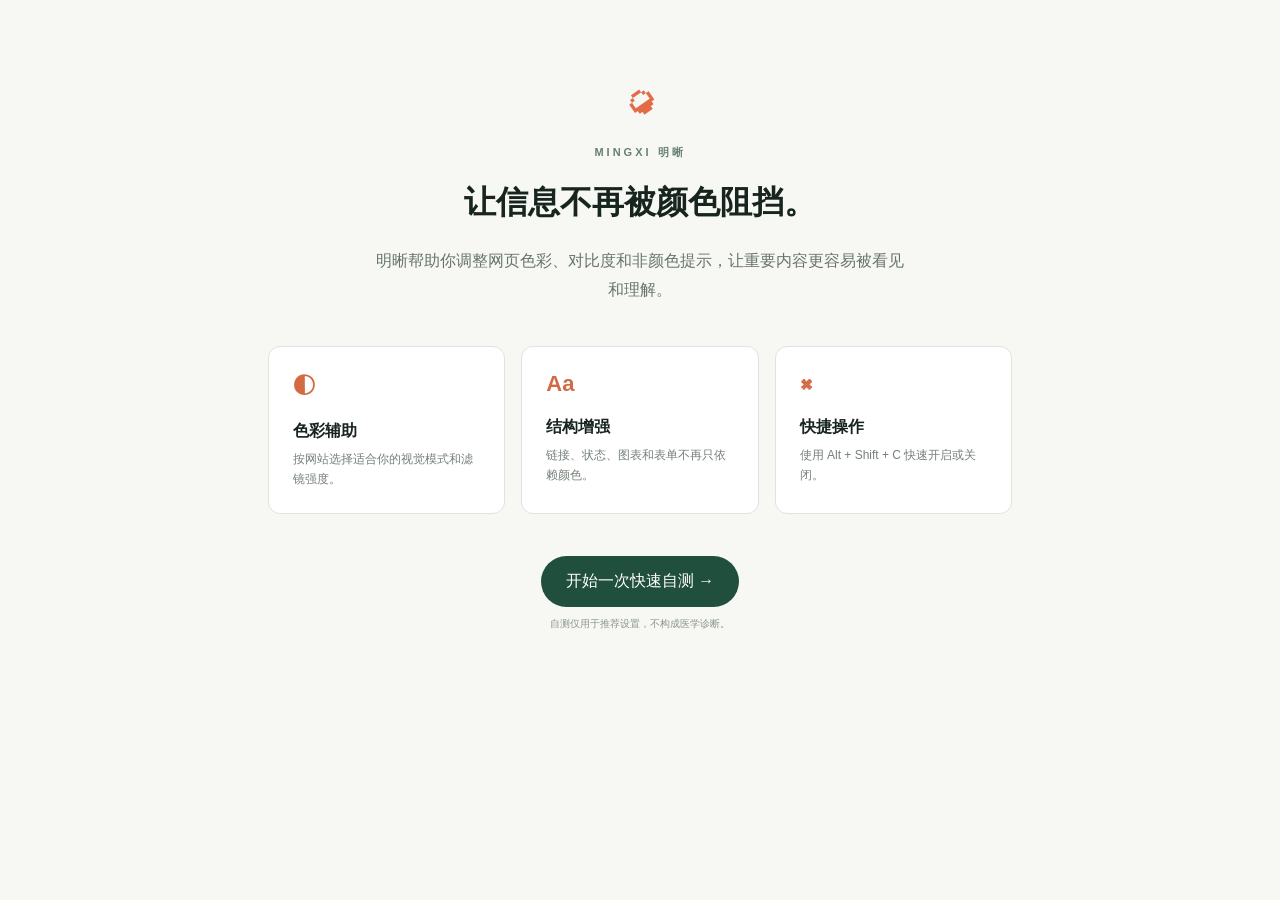
==== extension/onboarding.html @ 4b70af33 "feat: add browser accessibility tools" ====
<!doctype html><html lang="zh-CN"><head><meta charset="UTF-8"><meta name="viewport" content="width=device-width"><title>欢迎使用明晰</title><link rel="stylesheet" href="onboarding.css"></head><body><main><div class="logo">◒</div><p class="eyebrow">MINGXI 明晰</p><h1>让信息不再被颜色阻挡。</h1><p class="intro">明晰帮助你调整网页色彩、对比度和非颜色提示，让重要内容更容易被看见和理解。</p><div class="cards"><article><b>◐</b><h2>色彩辅助</h2><p>按网站选择适合你的视觉模式和滤镜强度。</p></article><article><b>Aa</b><h2>结构增强</h2><p>链接、状态、图表和表单不再只依赖颜色。</p></article><article><b>⌘</b><h2>快捷操作</h2><p>使用 Alt + Shift + C 快速开启或关闭。</p></article></div><button id="start">开始一次快速自测 →</button><p class="note">自测仅用于推荐设置，不构成医学诊断。</p></main><script src="onboarding.js"></script></body></html>
---- extension/onboarding.css ----
*{box-sizing:border-box}body{margin:0;background:#f7f8f4;color:#18251f;font-family:Arial,'Noto Sans SC',sans-serif}main{max-width:800px;margin:0 auto;padding:72px 28px;text-align:center}.logo{font-size:54px;color:#e36b45;transform:rotate(-35deg);height:62px}.eyebrow{font-size:11px;letter-spacing:3px;color:#668074;font-weight:700}.intro{max-width:540px;margin:18px auto 42px;color:#67746c;line-height:1.8}.cards{display:grid;grid-template-columns:repeat(3,1fr);gap:16px;text-align:left}.cards article{padding:24px;background:#fff;border:1px solid #dfe4dc;border-radius:12px}.cards b{color:#d26b44;font-size:22px}.cards h2{font-size:16px;margin:20px 0 8px}.cards p{font-size:12px;color:#748078;line-height:1.6;margin:0}button{margin-top:42px;border:0;border-radius:99px;padding:15px 25px;background:#214f3d;color:#fff;font:inherit;cursor:pointer}.note{font-size:10px;color:#89938c}@media(max-width:650px){.cards{grid-template-columns:1fr}}
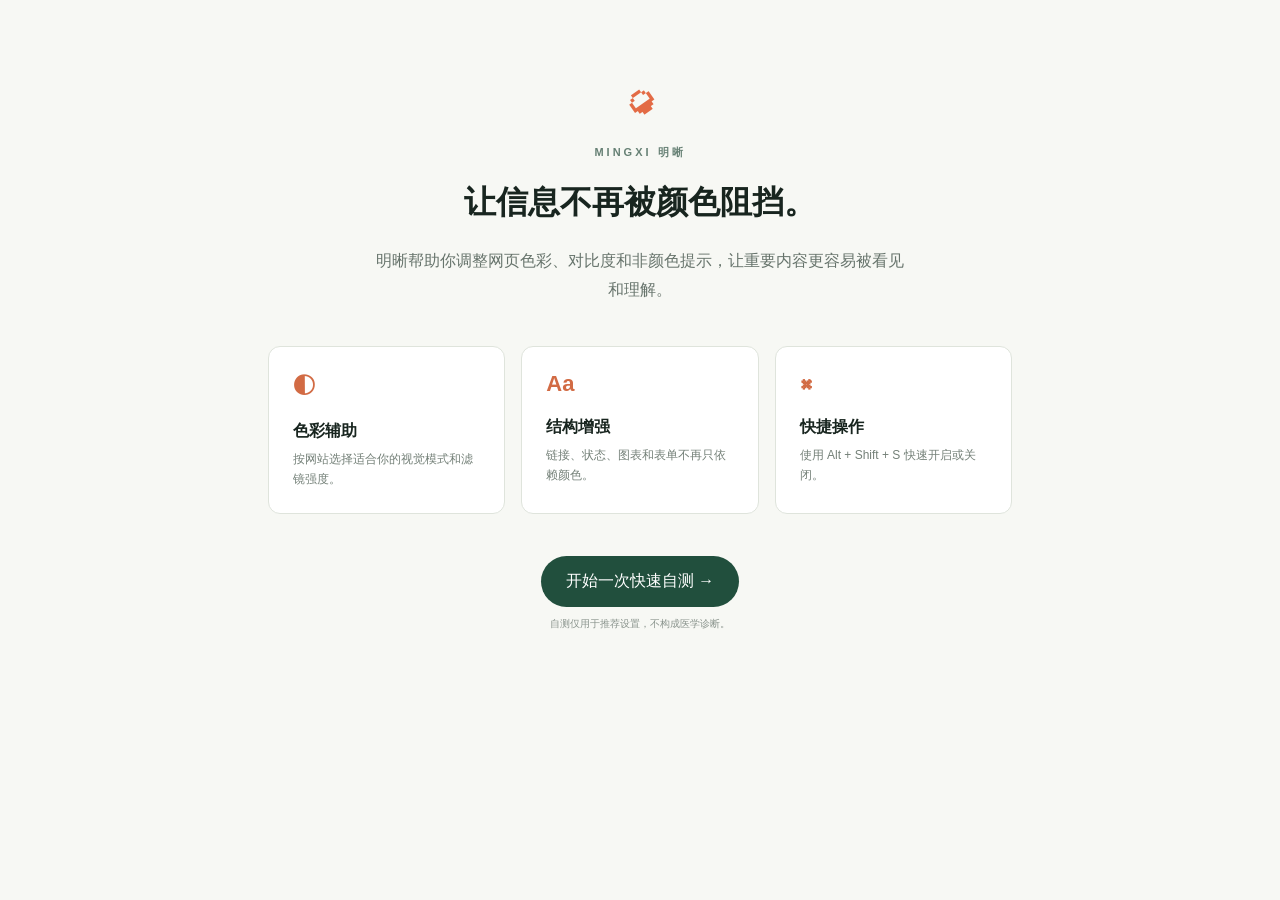
==== commit 17e0d540: "fix: make toggle shortcut easier to use" ====
--- a/extension/onboarding.html
+++ b/extension/onboarding.html
@@ -1 +1 @@
-<!doctype html><html lang="zh-CN"><head><meta charset="UTF-8"><meta name="viewport" content="width=device-width"><title>欢迎使用明晰</title><link rel="stylesheet" href="onboarding.css"></head><body><main><div class="logo">◒</div><p class="eyebrow">MINGXI 明晰</p><h1>让信息不再被颜色阻挡。</h1><p class="intro">明晰帮助你调整网页色彩、对比度和非颜色提示，让重要内容更容易被看见和理解。</p><div class="cards"><article><b>◐</b><h2>色彩辅助</h2><p>按网站选择适合你的视觉模式和滤镜强度。</p></article><article><b>Aa</b><h2>结构增强</h2><p>链接、状态、图表和表单不再只依赖颜色。</p></article><article><b>⌘</b><h2>快捷操作</h2><p>使用 Alt + Shift + C 快速开启或关闭。</p></article></div><button id="start">开始一次快速自测 →</button><p class="note">自测仅用于推荐设置，不构成医学诊断。</p></main><script src="onboarding.js"></script></body></html>
+<!doctype html><html lang="zh-CN"><head><meta charset="UTF-8"><meta name="viewport" content="width=device-width"><title>欢迎使用明晰</title><link rel="stylesheet" href="onboarding.css"></head><body><main><div class="logo">◒</div><p class="eyebrow">MINGXI 明晰</p><h1>让信息不再被颜色阻挡。</h1><p class="intro">明晰帮助你调整网页色彩、对比度和非颜色提示，让重要内容更容易被看见和理解。</p><div class="cards"><article><b>◐</b><h2>色彩辅助</h2><p>按网站选择适合你的视觉模式和滤镜强度。</p></article><article><b>Aa</b><h2>结构增强</h2><p>链接、状态、图表和表单不再只依赖颜色。</p></article><article><b>⌘</b><h2>快捷操作</h2><p>使用 Alt + Shift + S 快速开启或关闭。</p></article></div><button id="start">开始一次快速自测 →</button><p class="note">自测仅用于推荐设置，不构成医学诊断。</p></main><script src="onboarding.js"></script></body></html>
